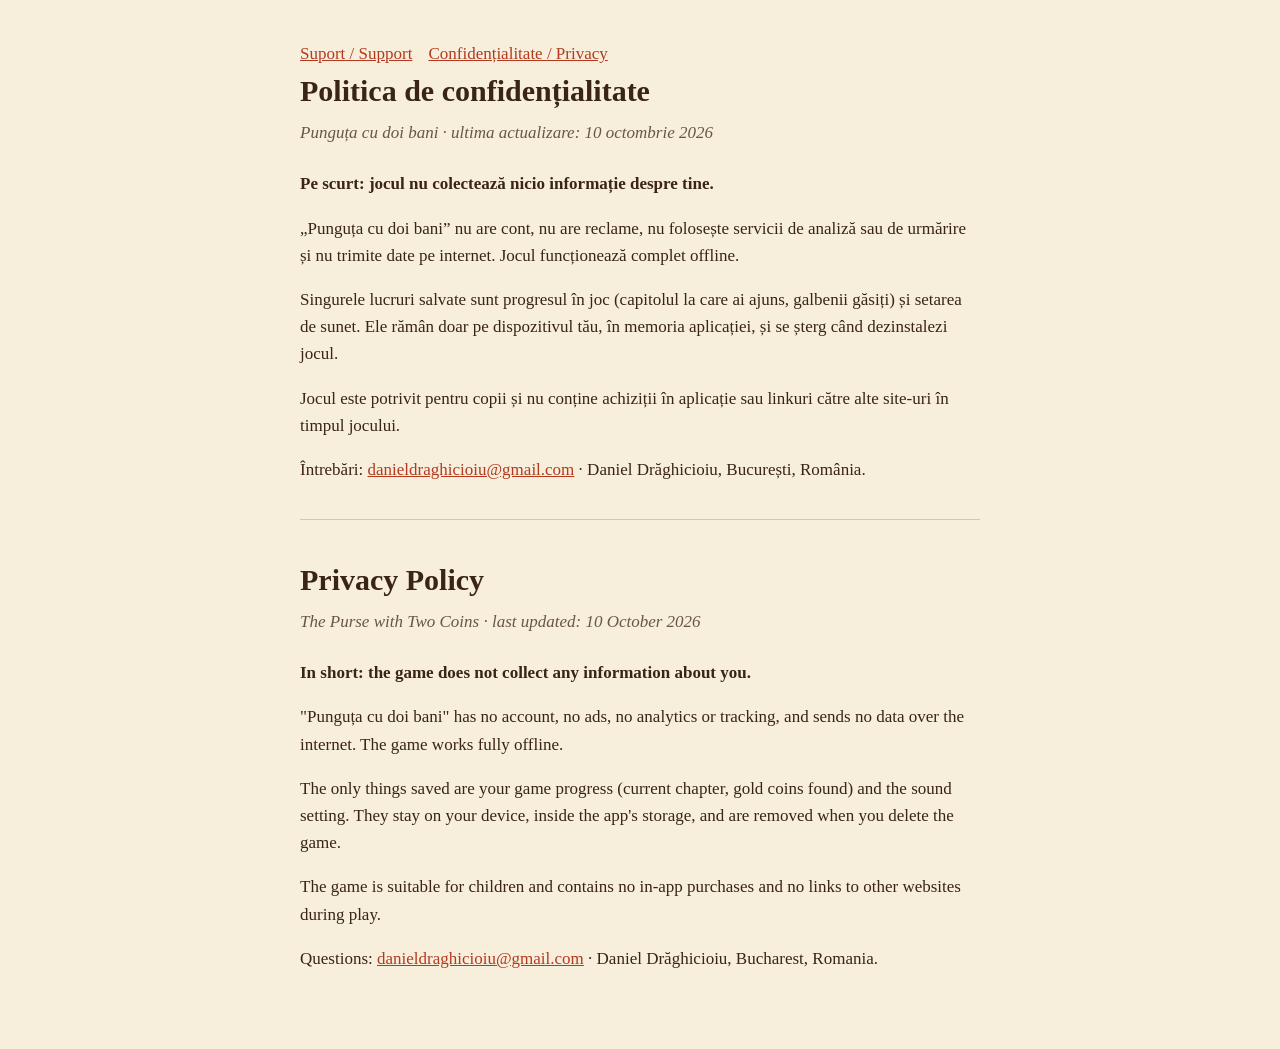
==== privacy.html @ 815ee2e8 "Pagina de suport și politica de confidențialitate Co-Authored-By: Claude Opus 5.5 <noreply@anthropic" ====
<!doctype html><html lang="ro"><head><meta charset="utf-8"><meta name="viewport" content="width=device-width,initial-scale=1">
<title>Punguța cu doi bani — Politica de confidențialitate</title><link rel="stylesheet" href="style.css"></head><body><main>
<nav><a href="index.html">Suport / Support</a><a href="privacy.html">Confidențialitate / Privacy</a></nav>
<h1>Politica de confidențialitate</h1>
<p class="sub">Punguța cu doi bani · ultima actualizare: 10 octombrie 2026</p>
<p><b>Pe scurt: jocul nu colectează nicio informație despre tine.</b></p>
<p>„Punguța cu doi bani” nu are cont, nu are reclame, nu folosește servicii de analiză sau de urmărire și nu trimite date pe internet. Jocul funcționează complet offline.</p>
<p>Singurele lucruri salvate sunt progresul în joc (capitolul la care ai ajuns, galbenii găsiți) și setarea de sunet. Ele rămân doar pe dispozitivul tău, în memoria aplicației, și se șterg când dezinstalezi jocul.</p>
<p>Jocul este potrivit pentru copii și nu conține achiziții în aplicație sau linkuri către alte site-uri în timpul jocului.</p>
<p>Întrebări: <a href="mailto:danieldraghicioiu@gmail.com">danieldraghicioiu@gmail.com</a> · Daniel Drăghicioiu, București, România.</p>
<hr>
<h1>Privacy Policy</h1>
<p class="sub">The Purse with Two Coins · last updated: 10 October 2026</p>
<p><b>In short: the game does not collect any information about you.</b></p>
<p>"Punguța cu doi bani" has no account, no ads, no analytics or tracking, and sends no data over the internet. The game works fully offline.</p>
<p>The only things saved are your game progress (current chapter, gold coins found) and the sound setting. They stay on your device, inside the app's storage, and are removed when you delete the game.</p>
<p>The game is suitable for children and contains no in-app purchases and no links to other websites during play.</p>
<p>Questions: <a href="mailto:danieldraghicioiu@gmail.com">danieldraghicioiu@gmail.com</a> · Daniel Drăghicioiu, Bucharest, Romania.</p>
</main></body></html>
---- style.css ----
:root{--paper:#f7efdc;--ink:#3a2414;--red:#b33a1f;--line:#d9c7a3}
*{box-sizing:border-box}body{margin:0;background:var(--paper);color:var(--ink);font:17px/1.6 Georgia,"Times New Roman",serif}
main{max-width:720px;margin:0 auto;padding:40px 20px 60px}
h1{font-size:30px;margin:0 0 4px}h2{font-size:20px;margin:32px 0 8px;color:var(--red)}
.sub{font-style:italic;opacity:.75;margin:0 0 24px}a{color:var(--red)}
hr{border:0;border-top:1px solid var(--line);margin:36px 0}nav a{margin-right:16px}
img.icon{width:88px;height:88px;border-radius:20px;box-shadow:0 4px 14px rgba(0,0,0,.25);float:right;margin:0 0 12px 16px}
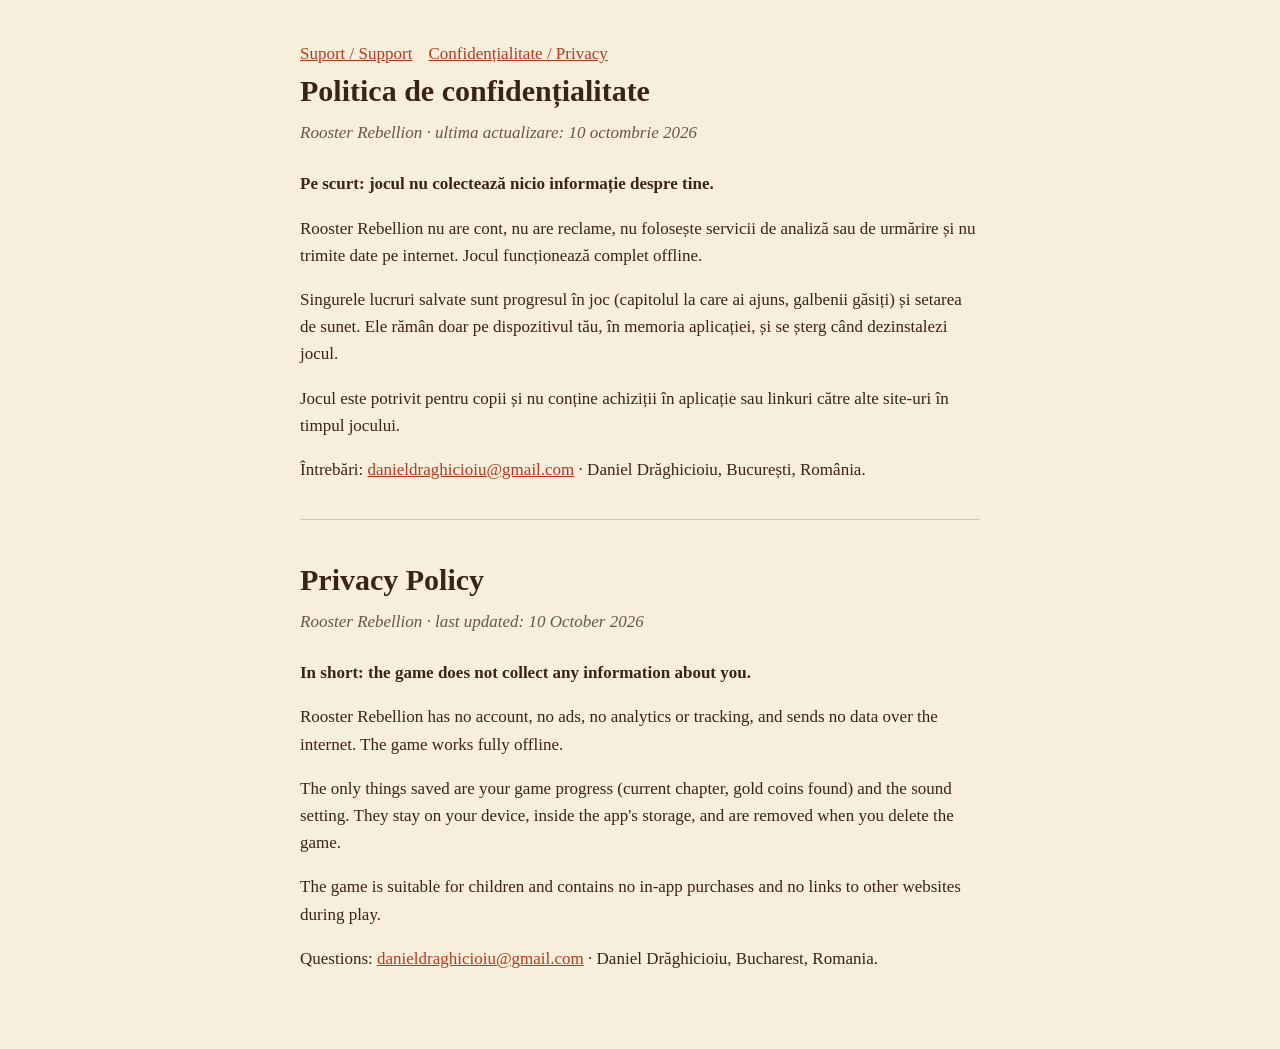
==== commit e154abc1: "Numele jocului: Rooster Rebellion Co-Authored-By: Claude Opus 5.5 <noreply@anthropic.com> Claude-Ses" ====
--- a/privacy.html
+++ b/privacy.html
@@ -1,18 +1,18 @@
 <!doctype html><html lang="ro"><head><meta charset="utf-8"><meta name="viewport" content="width=device-width,initial-scale=1">
-<title>Punguța cu doi bani — Politica de confidențialitate</title><link rel="stylesheet" href="style.css"></head><body><main>
+<title>Rooster Rebellion — Confidențialitate / Privacy</title><link rel="stylesheet" href="style.css"></head><body><main>
 <nav><a href="index.html">Suport / Support</a><a href="privacy.html">Confidențialitate / Privacy</a></nav>
 <h1>Politica de confidențialitate</h1>
-<p class="sub">Punguța cu doi bani · ultima actualizare: 10 octombrie 2026</p>
+<p class="sub">Rooster Rebellion · ultima actualizare: 10 octombrie 2026</p>
 <p><b>Pe scurt: jocul nu colectează nicio informație despre tine.</b></p>
-<p>„Punguța cu doi bani” nu are cont, nu are reclame, nu folosește servicii de analiză sau de urmărire și nu trimite date pe internet. Jocul funcționează complet offline.</p>
+<p>Rooster Rebellion nu are cont, nu are reclame, nu folosește servicii de analiză sau de urmărire și nu trimite date pe internet. Jocul funcționează complet offline.</p>
 <p>Singurele lucruri salvate sunt progresul în joc (capitolul la care ai ajuns, galbenii găsiți) și setarea de sunet. Ele rămân doar pe dispozitivul tău, în memoria aplicației, și se șterg când dezinstalezi jocul.</p>
 <p>Jocul este potrivit pentru copii și nu conține achiziții în aplicație sau linkuri către alte site-uri în timpul jocului.</p>
 <p>Întrebări: <a href="mailto:danieldraghicioiu@gmail.com">danieldraghicioiu@gmail.com</a> · Daniel Drăghicioiu, București, România.</p>
 <hr>
 <h1>Privacy Policy</h1>
-<p class="sub">The Purse with Two Coins · last updated: 10 October 2026</p>
+<p class="sub">Rooster Rebellion · last updated: 10 October 2026</p>
 <p><b>In short: the game does not collect any information about you.</b></p>
-<p>"Punguța cu doi bani" has no account, no ads, no analytics or tracking, and sends no data over the internet. The game works fully offline.</p>
+<p>Rooster Rebellion has no account, no ads, no analytics or tracking, and sends no data over the internet. The game works fully offline.</p>
 <p>The only things saved are your game progress (current chapter, gold coins found) and the sound setting. They stay on your device, inside the app's storage, and are removed when you delete the game.</p>
 <p>The game is suitable for children and contains no in-app purchases and no links to other websites during play.</p>
 <p>Questions: <a href="mailto:danieldraghicioiu@gmail.com">danieldraghicioiu@gmail.com</a> · Daniel Drăghicioiu, Bucharest, Romania.</p>
